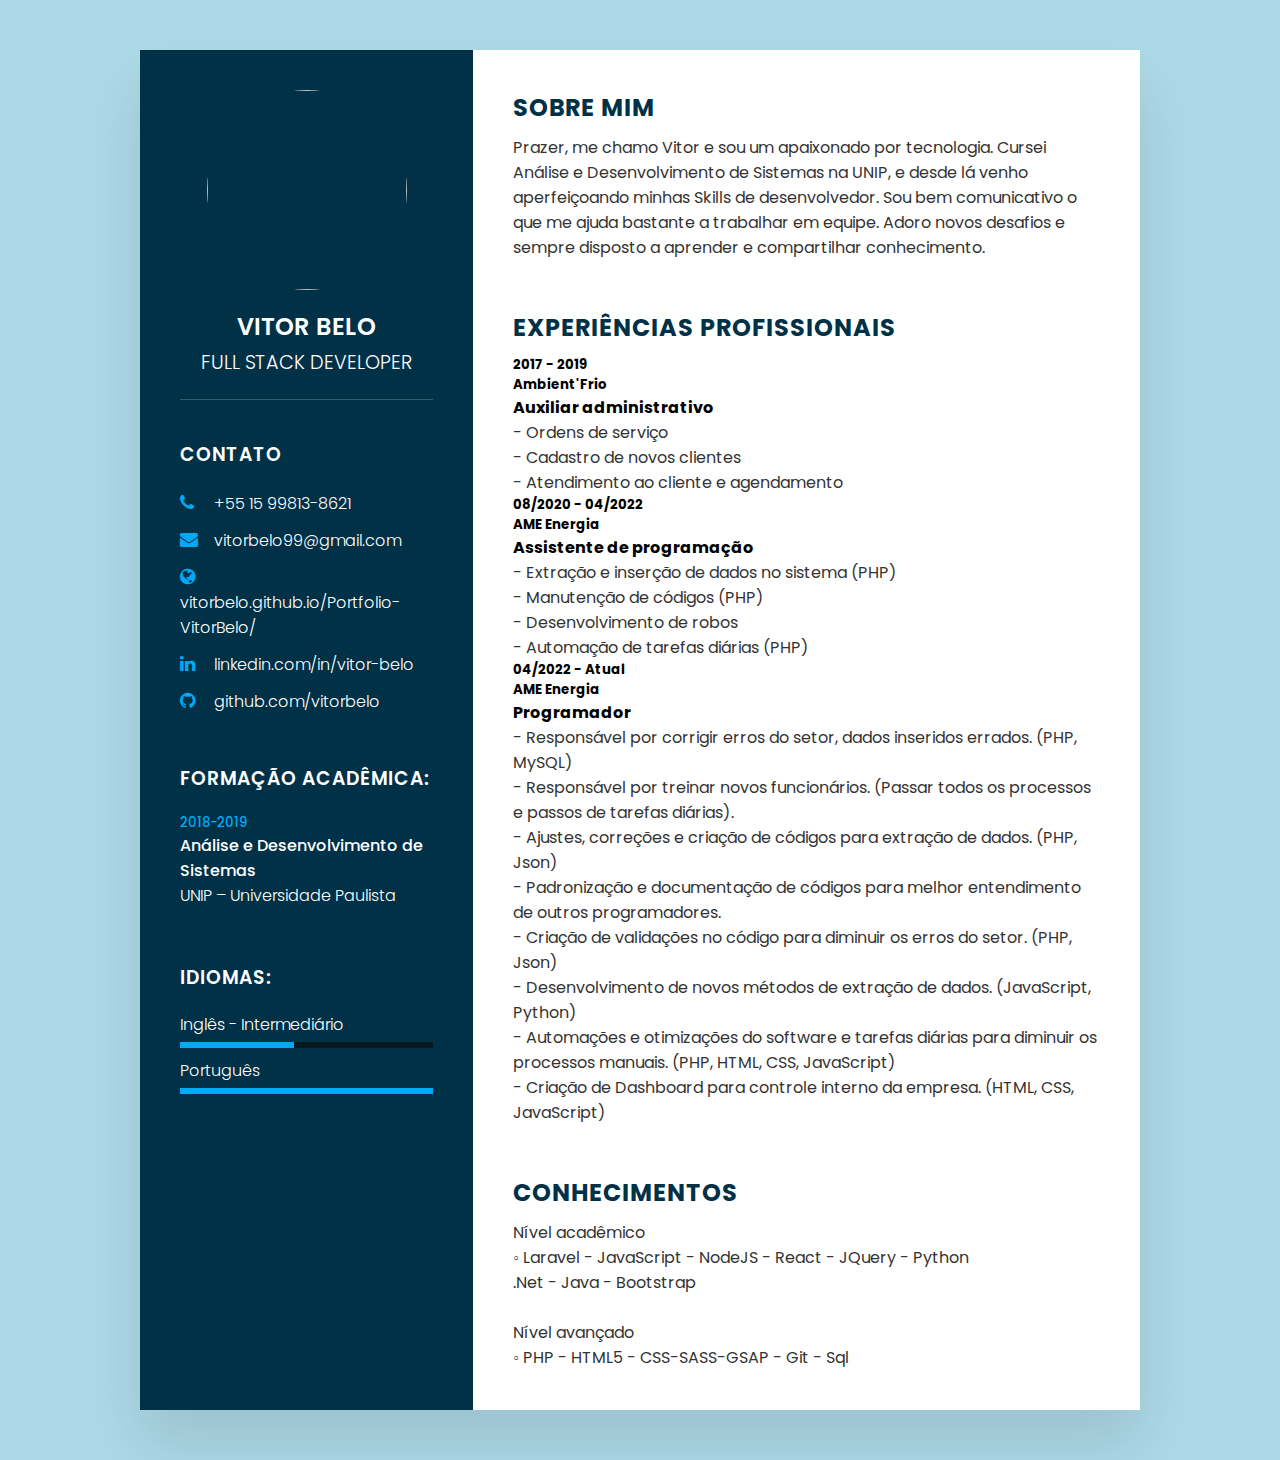
==== index.html @ a81f7689 "feat: novas skils" ====
<!doctype html>
<html>
    <head>
        <meta charset="utf-8">
        <meta name="viewport" content="width=device-width, initial-scale=1.0">
        <title>Currículo</title>
        <link rel="stylesheet" type="text/css" href="css/style.css">
        <link rel="preconnect" href="https://fonts.googleapis.com">
<link rel="preconnect" href="https://fonts.gstatic.com" crossorigin>
<link href="https://fonts.googleapis.com/css2?family=Poppins&display=swap" rel="stylesheet">
        <link rel="stylesheet" href="https://cdnjs.cloudflare.com/ajax/libs/font-awesome/4.7.0/css/font-awesome.css" integrity="sha512-5A8nwdMOWrSz20fDsjczgUidUBR8liPYU+WymTZP1lmY9G6Oc7HlZv156XqnsgNUzTyMefFTcsFH/tnJE/+xBg==" crossorigin="anonymous" referrerpolicy="no-referrer" />
    </head>

    <body>
        <div class="container">

            <!-- Lado Esquerdo do currículo. -->

            <div class="left-Side"> <!-- Abre div lado esquerdo. -->
                <div class="profileText">
                    <div class="imgBx">
                        <img src="images/eu.jpg" width="300" height="250" width="180">
                    </div>
                    <h2>Vitor Belo<br><span>FULL STACK DEVELOPER</span></h2>
                </div>

                <!-- Parte de contato. -->

                <div class="contactInfo">
                    <h3 class="title">Contato</h3>
                    <ul>
                        <li>
                            <span class="icon"><i class="fa fa-phone" aria-hidden="true"></i>
                            </span>
                            <span class="text">+55 15 99813-8621</span>
                        </li>
                        <li>
                            <span class="icon"><i class="fa fa-envelope" aria-hidden="true"></i>
                            </span>
                            <span class="text">vitorbelo99@gmail.com</span>
                        </li>
                        <li>
                            <span class="icon"><i class="fa fa-globe" aria-hidden="true"></i>
                            </span>
                            <span class="text">vitorbelo.github.io/Portfolio-VitorBelo/</span>
                        </li>
                        <li>
                            <span class="icon"><i class="fa fa-linkedin" aria-hidden="true"></i>
                            </span>
                            <span class="text">linkedin.com/in/vitor-belo</span>
                        </li>
                        <li>
                            <span class="icon"><i class="fa fa-github" aria-hidden="true"></i>
                            </span>
                            <span class="text">github.com/vitorbelo</span>
                        </li>
                    </ul>
                </div>

                <!-- Fim da parte de contato. -->

                <!-- Parte de educação. -->

                <div class="contactInfo education">
                    <h3 class="title">Formação acadêmica:</h3>
                    <ul>
                        <li>
                            <h5>2018-2019</h5>
                            <h4>Análise e Desenvolvimento de Sistemas</h4>
                            <h4>UNIP – Universidade Paulista </h4>
                        </li>
                    </ul>
                </div>

                <!-- Fim da parte de educação.  -->

                <!-- Parte de linguagem. -->

                <div class="contactInfo linguagem">
                    <h3 class="title">Idiomas:</h3>
                    <ul>
                        <li>
                            <span class="text">Inglês - Intermediário</span>
                            <span class="percent">
                                <div style="width: 45%;"></div>
                            </span>
                        </li>
                        <li>
                            <span class="text">Português</span>
                            <span class="percent">
                                <div style="width: 100%;"></div>
                            </span>
                        </li>
                    </ul>
                </div>
            </div> <!-- Fecha div lado esquerdo. -->

            <!-- Fim da parte de linguagem. -->

            <!-- Fim do lado esquerdo. -->

            <!-- Lado direito do currículo. -->

            <div class="right-Side"> <!-- Abre div lado direito. -->
                <div class="about">
                    <h2 class="title2">Sobre mim</h2>
                    <p>
                        Prazer, me chamo Vitor e sou um apaixonado por tecnologia. Cursei Análise e Desenvolvimento de Sistemas na UNIP, e desde lá venho aperfeiçoando minhas 
                        Skills de desenvolvedor. Sou bem comunicativo o que me ajuda bastante a trabalhar em equipe. Adoro novos desafios e sempre disposto a aprender e compartilhar conhecimento.
                    </p>
                </div>
                <div class="about">
                    <h2 class="title2">Experiências profissionais</h2>
                    <div class="box">
                        <div class="tempo">
                            <h5>2017 - 2019</h5>
                            <h5>Ambient'Frio</h5>
                        </div>
                        <div class="text">
                            <h4>Auxiliar administrativo</h4>
                            <p>- Ordens de serviço 
                            <br>- Cadastro de novos clientes
                            <br>- Atendimento ao cliente e agendamento</p>
                        </div>
                    </div>
                    <div class="box">
                        <div class="tempo">
                            <h5>08/2020 - 04/2022</h5>
                            <h5>AME Energia</h5>
                        </div>
                        <div class="text">
                            <h4>Assistente de programação</h4>
                            <p>- Extração e inserção de dados no sistema <span>(PHP)</span>
                            <br>- Manutenção de códigos <span>(PHP)</span>
                            <br>- Desenvolvimento de robos 
                            <br>- Automação de tarefas diárias <span>(PHP)</span></p>
                        </div>
                    </div>
                    <div class="box">
                        <div class="tempo">
                            <h5>04/2022 - Atual</h5>
                            <h5>AME Energia</h5>
                        </div>
                        <div class="text">
                            <h4>Programador</h4>
                            <p>- Responsável por corrigir erros do setor, dados inseridos errados. <span>(PHP, MySQL)</span>
                            <br>- Responsável por treinar novos funcionários. (Passar todos os processos e passos de tarefas diárias).
                            <br>- Ajustes, correções e criação de códigos para extração de dados. <span>(PHP, Json)</span>
                            <br>- Padronização e documentação de códigos para melhor entendimento de outros programadores. 
                            <br>- Criação de validações no código para diminuir os erros do setor. <span>(PHP, Json)</span>
                            <br>- Desenvolvimento de novos métodos de extração de dados. <span>(JavaScript, Python)</span>
                            <br>- Automações e otimizações do software e tarefas diárias para diminuir os processos manuais. <span>(PHP, HTML, CSS, JavaScript)</span>
                            <br>- Criação de Dashboard para controle interno da empresa. <span>(HTML, CSS, JavaScript)</span> </p>
                        </div>
                    </div>
                </div>

                <div class="about skills">
                    <h2 class="title2">Conhecimentos</h2>
                    <div class="box">
                        <p>
                            <span>Nível acadêmico</span>
                                <br>◦ Laravel - JavaScript - NodeJS - React - JQuery - Python
                                <br> .Net - Java - Bootstrap
                                <br><br>
                                <span>Nível avançado</span>  
                                <br>◦ PHP - HTML5 - CSS-SASS-GSAP - Git - Sql
                        </p>
                    </div>
                </div>
                
            </div> <!-- Fecha div lado direito. -->


    </body>
</html>
---- css/style.css ----
*{
    margin: 0;
    padding: 0;
    box-sizing: border-box;
    font-family: 'Poppins', sans-serif;}

body{
    background: lightblue;
    display: flex;
    justify-content: center;
    align-items: center;
    min-height: 100vh;
}

.container {
    position: relative;
    width: 100%;
    max-width: 1000px;
    min-height: 1000px;
    background: #fff;
    margin: 50px;
    display: grid;
    grid-template-columns: 1fr 2fr;
    box-shadow: 0 35px 55px rgba(0, 0, 0, 0.1);
}

/* Começo do style da parte esquerda. */

.container .left-Side{
    position: relative;
    background: #003147;
    padding: 40px;
}

.profileText{
    position: relative;
    display: flex;
    flex-direction: column;
    align-items: center;
    padding-bottom: 20px;
    border-bottom: 1px solid rgba(255, 255, 255, 0.2);
}

.profileText .imgBx{
    position: relative;
    width: 200px;
    height: 200px;
    border-radius:50%;
    overflow: hidden;
}

.profileText .imgBx img{
    position: absolute;
    top: 0;
    left: 0;
    width: 100%;
    height: 100%;
    object-fit: cover;
}

.profileText h2{
    color: #fff;font-size: 1.5em;
    margin-top:20px;
    text-transform: uppercase;
    text-align: center;
    font-weight: 600;
    line-height: 1.4em;
}

.profileText h2 span{
    font-size: 0.8em;
    font-weight: 300;
}

.contactInfo {
    padding-top: 40px;
}

.title{
    color: #fff;
    text-transform: uppercase;
    font-weight: 600;
    letter-spacing: 1px;
    margin-bottom: 20px;
}

.contactInfo ul{
   position: relative; 
}

.contactInfo ul li{ 
    position: relative;
    list-style: none;
    margin: 10px 0;
    cursor: pointer;
}

.contactInfo ul li .icon{ 
    display: inline-block;
    width: 30px;
    font-size: 18px;
    color: #03a9f4;
}

.contactInfo ul li span{ 
    color: #fff;
    font-weight: 300;
}

.contactInfo.education li{
    margin-bottom:15px;
}

.contactInfo.education h5{
    color: #03a9f4;
    font-weight: 500;
}

.contactInfo.education h4:nth-child(2){
    color: #fff;
    font-weight: 500;
}

.contactInfo.education h4{
    color: #fff;
    font-weight: 300;
}

.contactInfo.linguagem .percent{
    position: relative;
    width: 100%;
    height: 6px;
    background: #081921;
    display: block;
    margin-top: 5px;
}

.contactInfo.linguagem .percent div{
    position: absolute;
    top: 0;
    left: 0;
    height: 100%;
    background: #03a9f4;
}

/* Fim do style da parte esquerda. */

/* Começo do style da parte direita. */

.container .right-Side{
    position: relative;
    background: #fff;
    padding: 40px;
}

.about{
    margin-bottom: 50px;
}

.about:last-child{
    margin-bottom: 0;
}

.title2{
    color: #003147;
    text-transform: uppercase;
    letter-spacing: 1px;
    margin-bottom: 10px;
}

p{
    color: #333;
}









/* Fim do style da parte direita. */
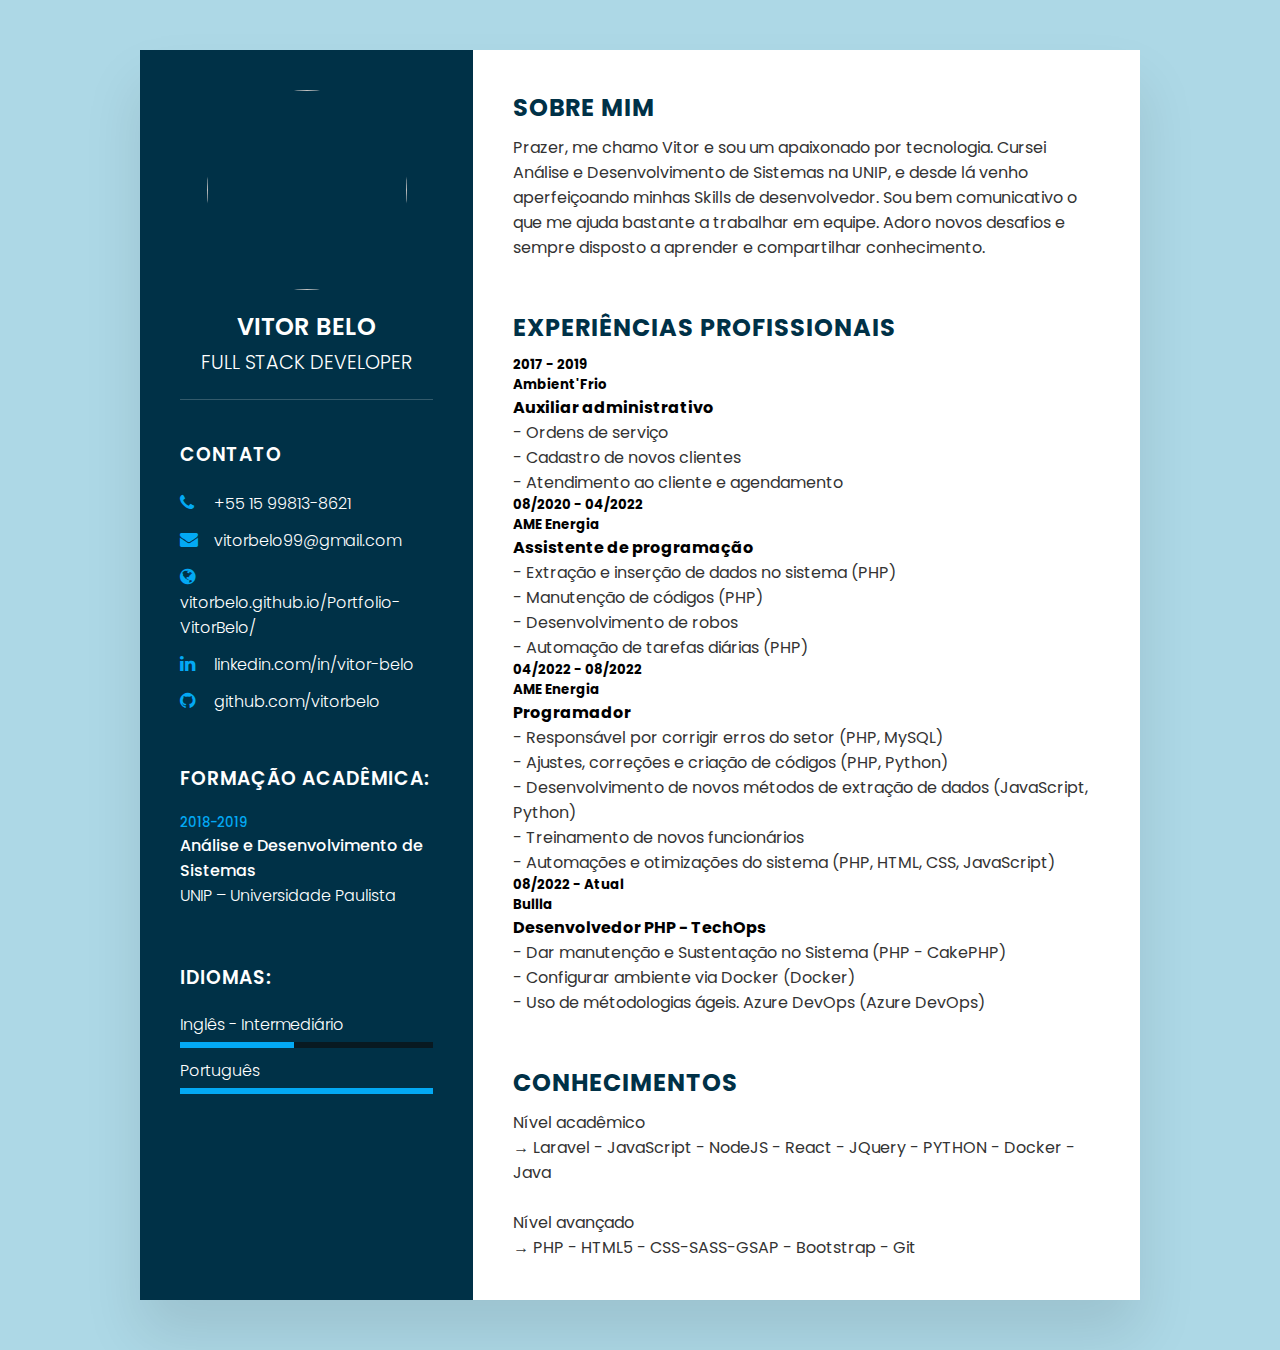
==== commit 86e0f186: "atualizando com novo trabalho" ====
--- a/index.html
+++ b/index.html
@@ -138,33 +138,40 @@
                     </div>
                     <div class="box">
                         <div class="tempo">
-                            <h5>04/2022 - Atual</h5>
+                            <h5>04/2022 - 08/2022</h5>
                             <h5>AME Energia</h5>
                         </div>
                         <div class="text">
                             <h4>Programador</h4>
-                            <p>- Responsável por corrigir erros do setor, dados inseridos errados. <span>(PHP, MySQL)</span>
-                            <br>- Responsável por treinar novos funcionários. (Passar todos os processos e passos de tarefas diárias).
-                            <br>- Ajustes, correções e criação de códigos para extração de dados. <span>(PHP, Json)</span>
-                            <br>- Padronização e documentação de códigos para melhor entendimento de outros programadores. 
-                            <br>- Criação de validações no código para diminuir os erros do setor. <span>(PHP, Json)</span>
-                            <br>- Desenvolvimento de novos métodos de extração de dados. <span>(JavaScript, Python)</span>
-                            <br>- Automações e otimizações do software e tarefas diárias para diminuir os processos manuais. <span>(PHP, HTML, CSS, JavaScript)</span>
-                            <br>- Criação de Dashboard para controle interno da empresa. <span>(HTML, CSS, JavaScript)</span> </p>
+                            <p>- Responsável por corrigir erros do setor <span>(PHP, MySQL)</span>
+                            <br>- Ajustes, correções e criação de códigos <span>(PHP, Python)</span>
+                            <br>- Desenvolvimento de novos métodos de extração de dados <span>(JavaScript, Python)</span>
+                            <br>- Treinamento de novos funcionários
+                            <br>- Automações e otimizações do sistema <span>(PHP, HTML, CSS, JavaScript)</span></p>
+                        </div>
+                    </div>
+                    <div class="box">
+                        <div class="tempo">
+                            <h5>08/2022 - Atual</h5>
+                            <h5>Bullla</h5>
+                        </div>
+                        <div class="text">
+                            <h4>Desenvolvedor PHP - TechOps</h4>
+                            <p>- Dar manutenção e Sustentação no Sistema <span>(PHP - CakePHP)</span>
+                            <br>- Configurar ambiente via Docker <span>(Docker)</span>
+                            <br>- Uso de métodologias ágeis. Azure DevOps <span>(Azure DevOps)</span>
                         </div>
                     </div>
                 </div>
-
                 <div class="about skills">
                     <h2 class="title2">Conhecimentos</h2>
                     <div class="box">
                         <p>
                             <span>Nível acadêmico</span>
-                                <br>◦ Laravel - JavaScript - NodeJS - React - JQuery - Python
-                                <br> .Net - Java - Bootstrap
+                                <br>→ Laravel - JavaScript - NodeJS - React - JQuery - PYTHON - Docker - Java
                                 <br><br>
                                 <span>Nível avançado</span>  
-                                <br>◦ PHP - HTML5 - CSS-SASS-GSAP - Git - Sql
+                                <br>→ PHP - HTML5 - CSS-SASS-GSAP - Bootstrap - Git
                         </p>
                     </div>
                 </div>
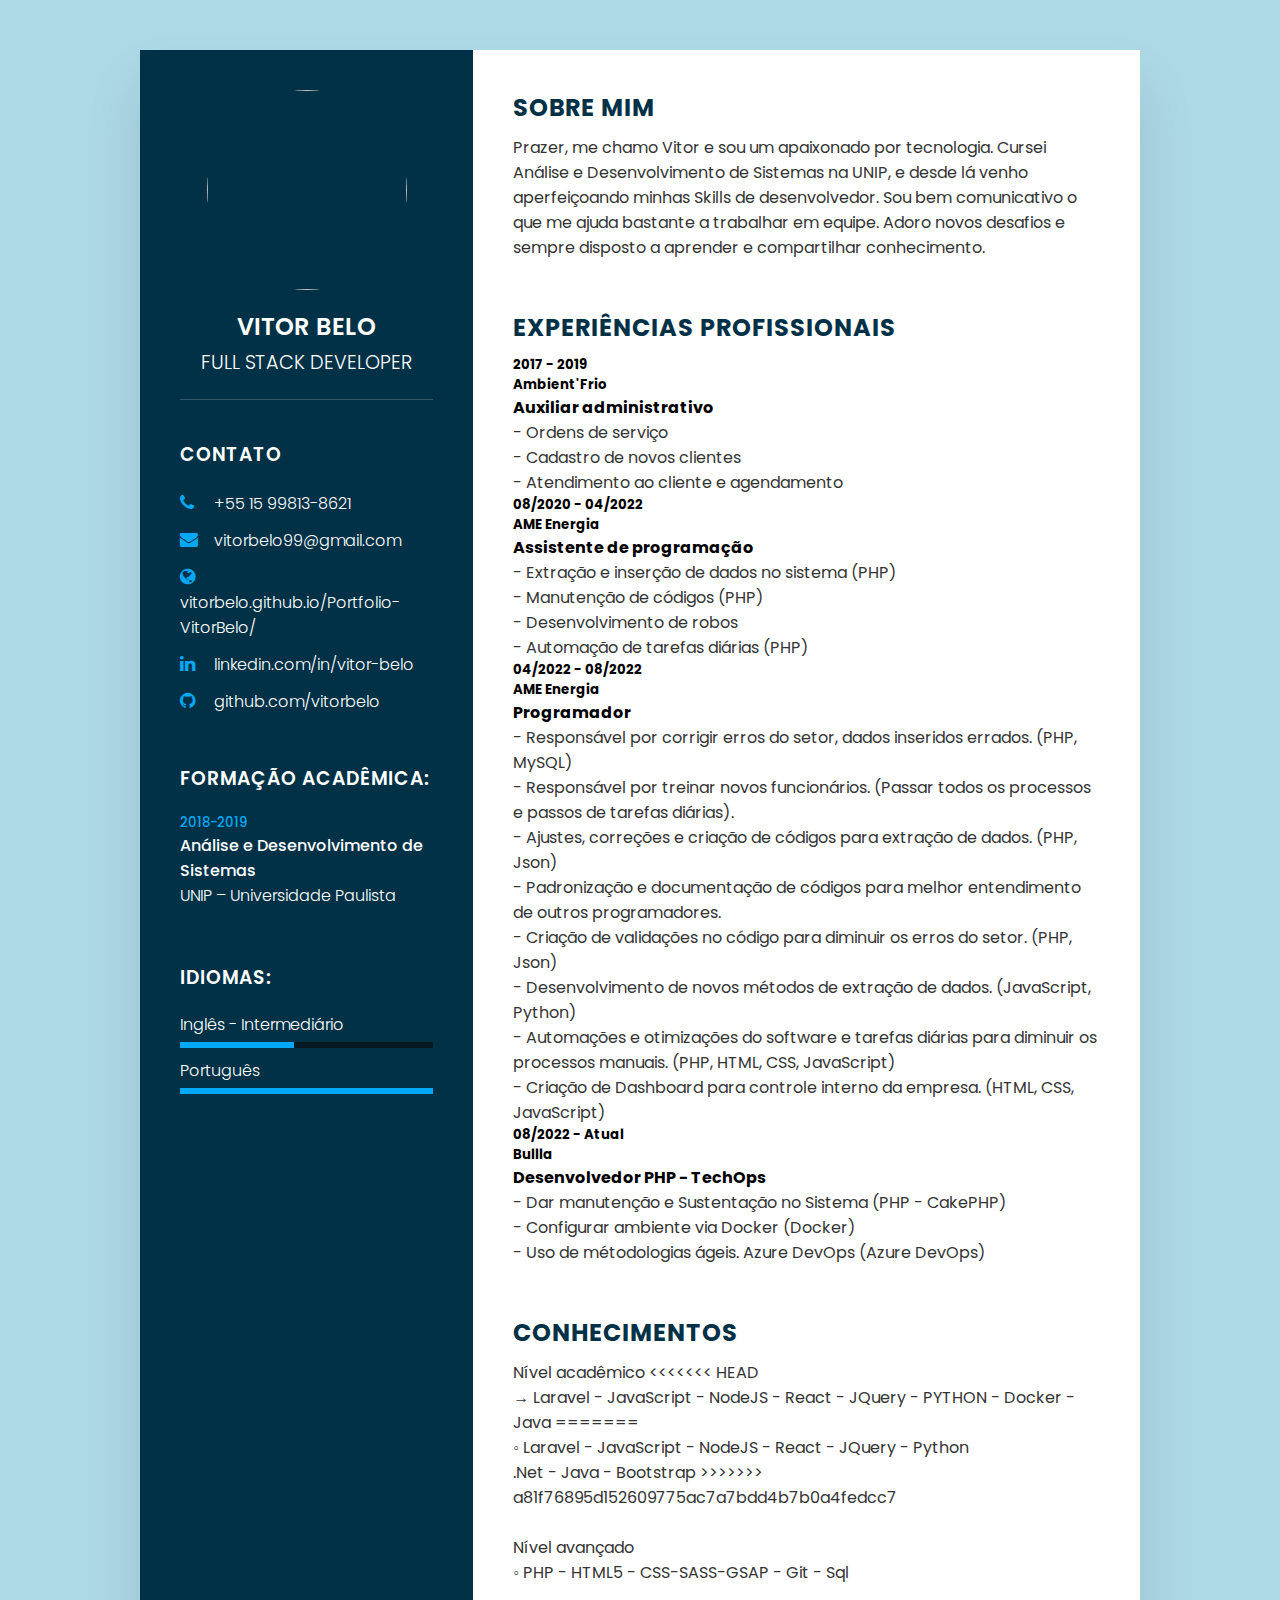
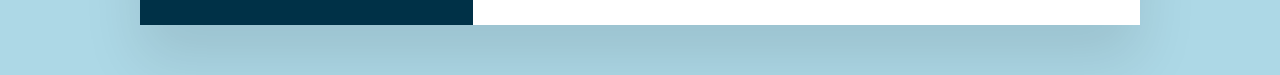
==== commit d60e2ff8: "Merge branch 'main' of https://github.com/vitorbelo/Curriculo" ====
--- a/index.html
+++ b/index.html
@@ -143,11 +143,14 @@
                         </div>
                         <div class="text">
                             <h4>Programador</h4>
-                            <p>- Responsável por corrigir erros do setor <span>(PHP, MySQL)</span>
-                            <br>- Ajustes, correções e criação de códigos <span>(PHP, Python)</span>
-                            <br>- Desenvolvimento de novos métodos de extração de dados <span>(JavaScript, Python)</span>
-                            <br>- Treinamento de novos funcionários
-                            <br>- Automações e otimizações do sistema <span>(PHP, HTML, CSS, JavaScript)</span></p>
+                            <p>- Responsável por corrigir erros do setor, dados inseridos errados. <span>(PHP, MySQL)</span>
+                            <br>- Responsável por treinar novos funcionários. (Passar todos os processos e passos de tarefas diárias).
+                            <br>- Ajustes, correções e criação de códigos para extração de dados. <span>(PHP, Json)</span>
+                            <br>- Padronização e documentação de códigos para melhor entendimento de outros programadores. 
+                            <br>- Criação de validações no código para diminuir os erros do setor. <span>(PHP, Json)</span>
+                            <br>- Desenvolvimento de novos métodos de extração de dados. <span>(JavaScript, Python)</span>
+                            <br>- Automações e otimizações do software e tarefas diárias para diminuir os processos manuais. <span>(PHP, HTML, CSS, JavaScript)</span>
+                            <br>- Criação de Dashboard para controle interno da empresa. <span>(HTML, CSS, JavaScript)</span> </p>
                         </div>
                     </div>
                     <div class="box">
@@ -168,10 +171,15 @@
                     <div class="box">
                         <p>
                             <span>Nível acadêmico</span>
+<<<<<<< HEAD
                                 <br>→ Laravel - JavaScript - NodeJS - React - JQuery - PYTHON - Docker - Java
+=======
+                                <br>◦ Laravel - JavaScript - NodeJS - React - JQuery - Python
+                                <br> .Net - Java - Bootstrap
+>>>>>>> a81f76895d152609775ac7a7bdd4b7b0a4fedcc7
                                 <br><br>
                                 <span>Nível avançado</span>  
-                                <br>→ PHP - HTML5 - CSS-SASS-GSAP - Bootstrap - Git
+                                <br>◦ PHP - HTML5 - CSS-SASS-GSAP - Git - Sql
                         </p>
                     </div>
                 </div>
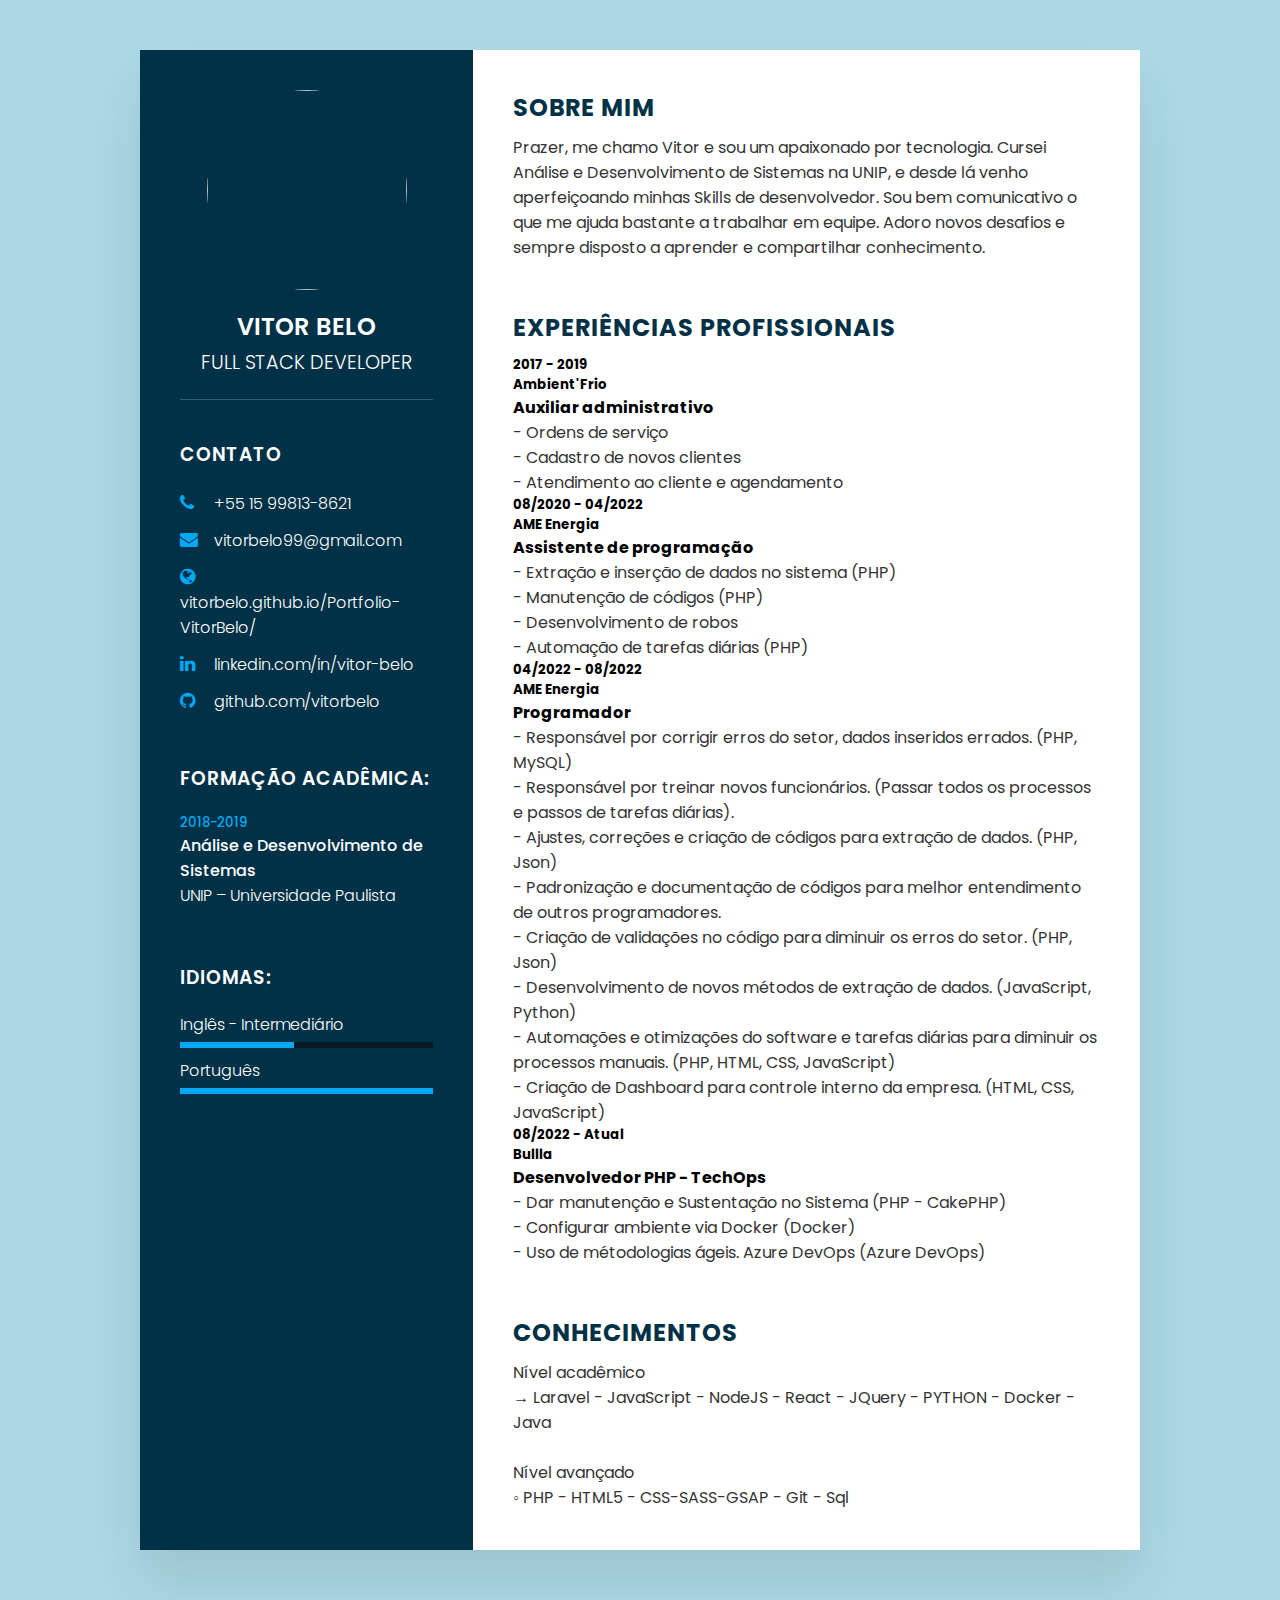
==== commit a181b308: "atual" ====
--- a/index.html
+++ b/index.html
@@ -171,12 +171,7 @@
                     <div class="box">
                         <p>
                             <span>Nível acadêmico</span>
-<<<<<<< HEAD
                                 <br>→ Laravel - JavaScript - NodeJS - React - JQuery - PYTHON - Docker - Java
-=======
-                                <br>◦ Laravel - JavaScript - NodeJS - React - JQuery - Python
-                                <br> .Net - Java - Bootstrap
->>>>>>> a81f76895d152609775ac7a7bdd4b7b0a4fedcc7
                                 <br><br>
                                 <span>Nível avançado</span>  
                                 <br>◦ PHP - HTML5 - CSS-SASS-GSAP - Git - Sql
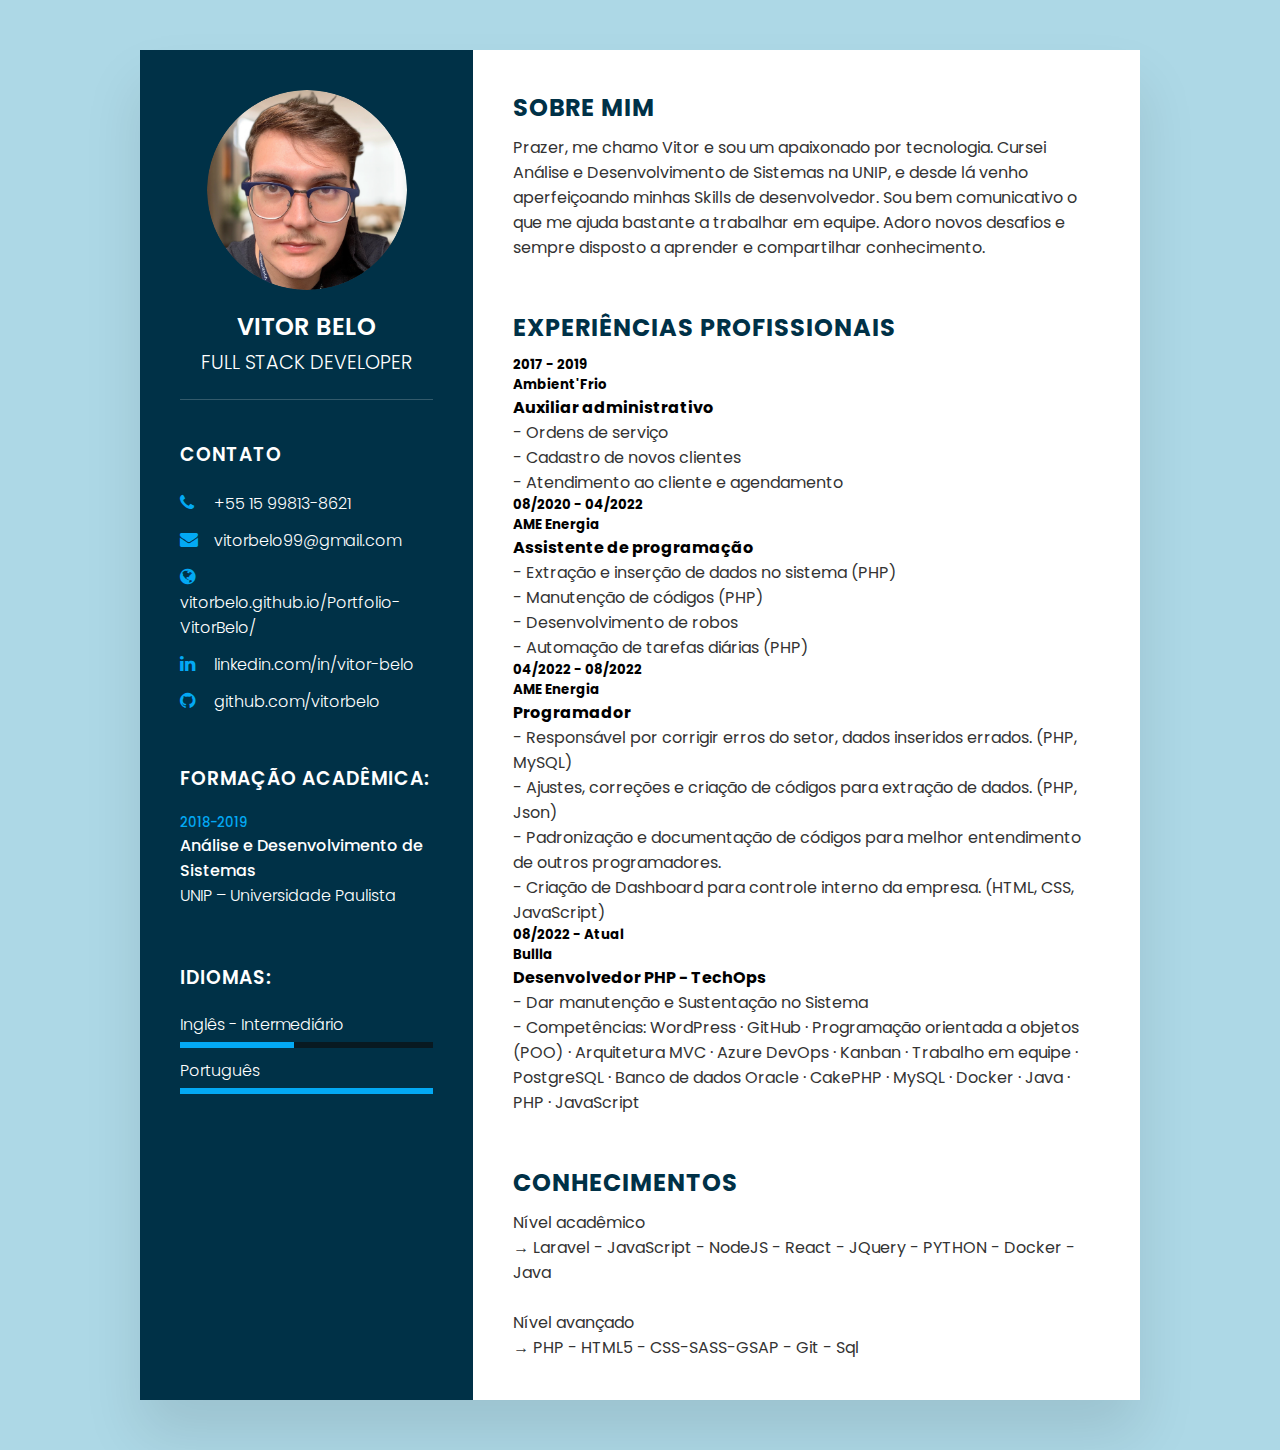
==== commit 78ebc264: "feat: novo emprego" ====
--- a/index.html
+++ b/index.html
@@ -42,7 +42,7 @@
                         <li>
                             <span class="icon"><i class="fa fa-globe" aria-hidden="true"></i>
                             </span>
-                            <span class="text">vitorbelo.github.io/Portfolio-VitorBelo/</span>
+                            <span class="text" font-size="60">vitorbelo.github.io/Portfolio-VitorBelo/</span>
                         </li>
                         <li>
                             <span class="icon"><i class="fa fa-linkedin" aria-hidden="true"></i>
@@ -144,12 +144,12 @@
                         <div class="text">
                             <h4>Programador</h4>
                             <p>- Responsável por corrigir erros do setor, dados inseridos errados. <span>(PHP, MySQL)</span>
-                            <br>- Responsável por treinar novos funcionários. (Passar todos os processos e passos de tarefas diárias).
+                            <!-- <br>- Responsável por treinar novos funcionários. (Passar todos os processos e passos de tarefas diárias). -->
                             <br>- Ajustes, correções e criação de códigos para extração de dados. <span>(PHP, Json)</span>
                             <br>- Padronização e documentação de códigos para melhor entendimento de outros programadores. 
-                            <br>- Criação de validações no código para diminuir os erros do setor. <span>(PHP, Json)</span>
-                            <br>- Desenvolvimento de novos métodos de extração de dados. <span>(JavaScript, Python)</span>
-                            <br>- Automações e otimizações do software e tarefas diárias para diminuir os processos manuais. <span>(PHP, HTML, CSS, JavaScript)</span>
+                            <!-- <br>- Criação de validações no código para diminuir os erros do setor. <span>(PHP, Json)</span> -->
+                            <!-- <br>- Desenvolvimento de novos métodos de extração de dados. <span>(JavaScript, Python)</span> -->
+                            <!-- <br>- Automações e otimizações do software e tarefas diárias para diminuir os processos manuais. <span>(PHP, HTML, CSS, JavaScript)</span> -->
                             <br>- Criação de Dashboard para controle interno da empresa. <span>(HTML, CSS, JavaScript)</span> </p>
                         </div>
                     </div>
@@ -160,9 +160,8 @@
                         </div>
                         <div class="text">
                             <h4>Desenvolvedor PHP - TechOps</h4>
-                            <p>- Dar manutenção e Sustentação no Sistema <span>(PHP - CakePHP)</span>
-                            <br>- Configurar ambiente via Docker <span>(Docker)</span>
-                            <br>- Uso de métodologias ágeis. Azure DevOps <span>(Azure DevOps)</span>
+                            <p>- Dar manutenção e Sustentação no Sistema
+                            <br>-  <span>Competências:</span> WordPress · GitHub · Programação orientada a objetos (POO) · Arquitetura MVC · Azure DevOps · Kanban · Trabalho em equipe · PostgreSQL · Banco de dados Oracle · CakePHP · MySQL · Docker · Java · PHP · JavaScript
                         </div>
                     </div>
                 </div>
@@ -174,7 +173,7 @@
                                 <br>→ Laravel - JavaScript - NodeJS - React - JQuery - PYTHON - Docker - Java
                                 <br><br>
                                 <span>Nível avançado</span>  
-                                <br>◦ PHP - HTML5 - CSS-SASS-GSAP - Git - Sql
+                                <br>→ PHP - HTML5 - CSS-SASS-GSAP - Git - Sql
                         </p>
                     </div>
                 </div>
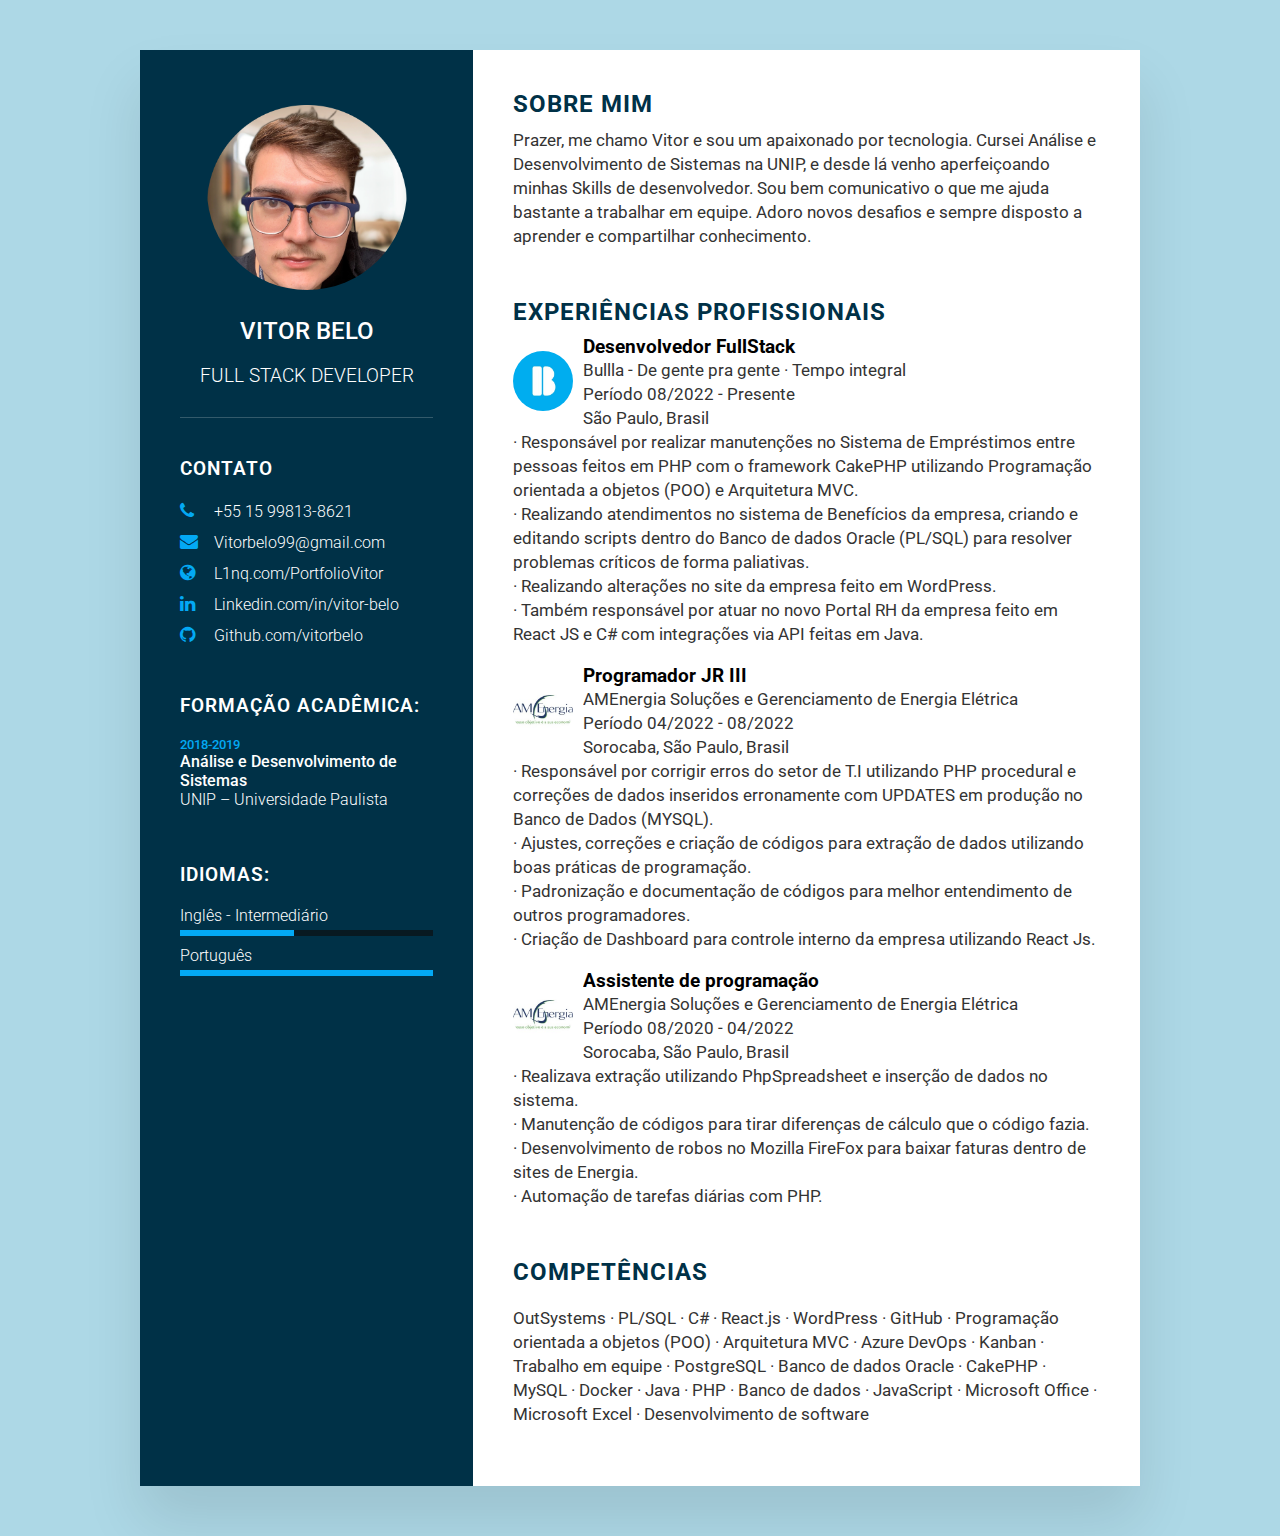
==== commit 4703f361: "fix: linhas" ====
--- a/index.html
+++ b/index.html
@@ -5,10 +5,14 @@
         <meta name="viewport" content="width=device-width, initial-scale=1.0">
         <title>Currículo</title>
         <link rel="stylesheet" type="text/css" href="css/style.css">
+        <link rel="icon" type="image/jpg" href="images/ico-vitor-port.ico" />
         <link rel="preconnect" href="https://fonts.googleapis.com">
-<link rel="preconnect" href="https://fonts.gstatic.com" crossorigin>
-<link href="https://fonts.googleapis.com/css2?family=Poppins&display=swap" rel="stylesheet">
+        <link rel="preconnect" href="https://fonts.gstatic.com" crossorigin>
+        <link href="https://fonts.googleapis.com/css2?family=Poppins&display=swap" rel="stylesheet">
         <link rel="stylesheet" href="https://cdnjs.cloudflare.com/ajax/libs/font-awesome/4.7.0/css/font-awesome.css" integrity="sha512-5A8nwdMOWrSz20fDsjczgUidUBR8liPYU+WymTZP1lmY9G6Oc7HlZv156XqnsgNUzTyMefFTcsFH/tnJE/+xBg==" crossorigin="anonymous" referrerpolicy="no-referrer" />
+        <link rel="preconnect" href="https://fonts.googleapis.com">
+        <link rel="preconnect" href="https://fonts.gstatic.com" crossorigin>
+        <link href="https://fonts.googleapis.com/css2?family=Roboto:wght@300;400&display=swap" rel="stylesheet">
     </head>
 
     <body>
@@ -37,25 +41,28 @@
                         <li>
                             <span class="icon"><i class="fa fa-envelope" aria-hidden="true"></i>
                             </span>
-                            <span class="text">vitorbelo99@gmail.com</span>
+                            <span class="text">Vitorbelo99@gmail.com</span>
                         </li>
                         <li>
                             <span class="icon"><i class="fa fa-globe" aria-hidden="true"></i>
                             </span>
-                            <span class="text" font-size="60">vitorbelo.github.io/Portfolio-VitorBelo/</span>
+                            <span class="text">L1nq.com/PortfolioVitor</span>
                         </li>
                         <li>
                             <span class="icon"><i class="fa fa-linkedin" aria-hidden="true"></i>
                             </span>
-                            <span class="text">linkedin.com/in/vitor-belo</span>
+                            <span class="text">Linkedin.com/in/vitor-belo</span>
                         </li>
                         <li>
                             <span class="icon"><i class="fa fa-github" aria-hidden="true"></i>
                             </span>
-                            <span class="text">github.com/vitorbelo</span>
+                            <span class="text">Github.com/vitorbelo</span>
                         </li>
                     </ul>
                 </div>
+
+                <!-- Minify-ContactInfo -->
+                <!-- <div class="contactInfo"><h3 class="title">Contato</h3><ul><li><span class="icon"><i class="fa fa-phone" aria-hidden="true"></i></span><span class="text">+55 15 99813-8621</span></li><li><span class="icon"><i class="fa fa-envelope" aria-hidden="true"></i></span><span class="text">Vitorbelo99@gmail.com</span></li><li><span class="icon"><i class="fa fa-globe" aria-hidden="true"></i></span><span class="text">L1nq.com/PortfolioVitor</span></li><li><span class="icon"><i class="fa fa-linkedin" aria-hidden="true"></i></span><span class="text">Linkedin.com/in/vitor-belo</span></li><li><span class="icon"><i class="fa fa-github" aria-hidden="true"></i></span><span class="text">Github.com/vitorbelo</span></li></ul></div> -->
 
                 <!-- Fim da parte de contato. -->
 
@@ -110,70 +117,60 @@
                     </p>
                 </div>
                 <div class="about">
-                    <h2 class="title2">Experiências profissionais</h2>
-                    <div class="box">
-                        <div class="tempo">
-                            <h5>2017 - 2019</h5>
-                            <h5>Ambient'Frio</h5>
-                        </div>
+                    <div class="exp-prof">
+                        <h2 class="title2">Experiências profissionais</h2>
+                        <img src="./images/bullla.jpeg" alt="Imagem">
                         <div class="text">
-                            <h4>Auxiliar administrativo</h4>
-                            <p>- Ordens de serviço 
-                            <br>- Cadastro de novos clientes
-                            <br>- Atendimento ao cliente e agendamento</p>
+                          <h3>Desenvolvedor FullStack</h3>
+                          <p>Bullla - De gente pra gente · Tempo integral</p>
+                          <p>Período 08/2022 - Presente</p>
+                          <p>São Paulo, Brasil</p>
                         </div>
                     </div>
-                    <div class="box">
-                        <div class="tempo">
-                            <h5>08/2020 - 04/2022</h5>
-                            <h5>AME Energia</h5>
+                        <div class="text">
+                            <p>· Responsável por realizar manutenções no Sistema de Empréstimos entre pessoas feitos em PHP com o framework CakePHP utilizando Programação orientada a objetos (POO) e Arquitetura MVC.
+                            <br>· Realizando atendimentos no sistema de Benefícios da empresa, criando e editando scripts dentro do Banco de dados Oracle (PL/SQL) para resolver problemas críticos de forma paliativas.
+                            <br>· Realizando alterações no site da empresa feito em WordPress. 
+                            <br>· Também responsável por atuar no novo Portal RH da empresa feito em React JS e C# com integrações via API feitas em Java. </p>
                         </div>
+                    <div class="exp-prof">
+                        <br>
+                        <img src="./images/ame.jpeg" alt="Imagem">
                         <div class="text">
-                            <h4>Assistente de programação</h4>
-                            <p>- Extração e inserção de dados no sistema <span>(PHP)</span>
-                            <br>- Manutenção de códigos <span>(PHP)</span>
-                            <br>- Desenvolvimento de robos 
-                            <br>- Automação de tarefas diárias <span>(PHP)</span></p>
+                            <h3>Programador JR III</h3>
+                            <p>AMEnergia Soluções e Gerenciamento de Energia Elétrica</p>
+                            <p>Período 04/2022 - 08/2022</p>
+                            <p>Sorocaba, São Paulo, Brasil</p>
                         </div>
                     </div>
-                    <div class="box">
-                        <div class="tempo">
-                            <h5>04/2022 - 08/2022</h5>
-                            <h5>AME Energia</h5>
+                        <div class="text">
+                            <p>· Responsável por corrigir erros do setor de T.I utilizando PHP procedural e correções de dados inseridos erronamente com UPDATES em produção no Banco de Dados (MYSQL).
+                            <br>· Ajustes, correções e criação de códigos para extração de dados utilizando boas práticas de programação. 
+                            <br>· Padronização e documentação de códigos para melhor entendimento de outros programadores. 
+                            <br>· Criação de Dashboard para controle interno da empresa utilizando React Js.  </p>
                         </div>
+                    <div class="exp-prof">
+                        <br>
+                        <img src="./images/ame.jpeg" alt="Imagem">
                         <div class="text">
-                            <h4>Programador</h4>
-                            <p>- Responsável por corrigir erros do setor, dados inseridos errados. <span>(PHP, MySQL)</span>
-                            <!-- <br>- Responsável por treinar novos funcionários. (Passar todos os processos e passos de tarefas diárias). -->
-                            <br>- Ajustes, correções e criação de códigos para extração de dados. <span>(PHP, Json)</span>
-                            <br>- Padronização e documentação de códigos para melhor entendimento de outros programadores. 
-                            <!-- <br>- Criação de validações no código para diminuir os erros do setor. <span>(PHP, Json)</span> -->
-                            <!-- <br>- Desenvolvimento de novos métodos de extração de dados. <span>(JavaScript, Python)</span> -->
-                            <!-- <br>- Automações e otimizações do software e tarefas diárias para diminuir os processos manuais. <span>(PHP, HTML, CSS, JavaScript)</span> -->
-                            <br>- Criação de Dashboard para controle interno da empresa. <span>(HTML, CSS, JavaScript)</span> </p>
+                            <h3>Assistente de programação</h3>
+                            <p>AMEnergia Soluções e Gerenciamento de Energia Elétrica</p>
+                            <p>Período 08/2020 - 04/2022</p>
+                            <p>Sorocaba, São Paulo, Brasil</p>
                         </div>
                     </div>
-                    <div class="box">
-                        <div class="tempo">
-                            <h5>08/2022 - Atual</h5>
-                            <h5>Bullla</h5>
+                        <div class="text">
+                            <p>· Realizava extração utilizando PhpSpreadsheet e inserção de dados no sistema. 
+                            <br>· Manutenção de códigos para tirar diferenças de cálculo que o código fazia. 
+                            <br>· Desenvolvimento de robos no Mozilla FireFox para baixar faturas dentro de sites de Energia. 
+                            <br>· Automação de tarefas diárias com PHP.  </p>
                         </div>
-                        <div class="text">
-                            <h4>Desenvolvedor PHP - TechOps</h4>
-                            <p>- Dar manutenção e Sustentação no Sistema
-                            <br>-  <span>Competências:</span> WordPress · GitHub · Programação orientada a objetos (POO) · Arquitetura MVC · Azure DevOps · Kanban · Trabalho em equipe · PostgreSQL · Banco de dados Oracle · CakePHP · MySQL · Docker · Java · PHP · JavaScript
-                        </div>
-                    </div>
                 </div>
                 <div class="about skills">
-                    <h2 class="title2">Conhecimentos</h2>
+                    <h2 class="title2">Competências</h2>
                     <div class="box">
                         <p>
-                            <span>Nível acadêmico</span>
-                                <br>→ Laravel - JavaScript - NodeJS - React - JQuery - PYTHON - Docker - Java
-                                <br><br>
-                                <span>Nível avançado</span>  
-                                <br>→ PHP - HTML5 - CSS-SASS-GSAP - Git - Sql
+                            OutSystems · PL/SQL · C# · React.js · WordPress · GitHub · Programação orientada a objetos (POO) · Arquitetura MVC · Azure DevOps · Kanban · Trabalho em equipe · PostgreSQL · Banco de dados Oracle · CakePHP · MySQL · Docker · Java · PHP · Banco de dados · JavaScript · Microsoft Office · Microsoft Excel · Desenvolvimento de software
                         </p>
                     </div>
                 </div>
--- a/css/style.css
+++ b/css/style.css
@@ -3,7 +3,7 @@
     margin: 0;
     padding: 0;
     box-sizing: border-box;
-    font-family: 'Poppins', sans-serif;}
+    font-family: 'Roboto', sans-serif;}
 
 body{
     background: lightblue;
@@ -64,8 +64,8 @@
     margin-top:20px;
     text-transform: uppercase;
     text-align: center;
-    font-weight: 600;
-    line-height: 1.4em;
+    font-weight: 500;
+    line-height: 1.8em;
 }
 
 .profileText h2 span{
@@ -171,14 +171,84 @@
 
 p{
     color: #333;
-}
-
-
-
-
-
-
-
+    font-size: 17px;
+    line-height: 1.5rem;
+}
+.exp-prof {
+    width: 100%;
+    overflow: hidden;
+    /* Limpa o float */
+}
+
+img {
+    float: left;
+    /* Posiciona a imagem à esquerda */
+    margin-right: 10px;
+    /* Adapte a margem conforme necessário */
+    margin-top: 15px;
+    width: 60px;
+    border-radius: 50px;
+}
+
+.text {
+    overflow: hidden;
+    /* Limpa o float */
+}
+
+h3,
+p {
+    margin: 0;
+    /* Remove as margens padrão */
+}
+.text p span{
+    text-transform: uppercase;
+    /* color: #03a9f4; */
+    font-weight: 500;
+    font-size: 13px;
+}
+  
+.about .box{
+    display: flex;
+    flex-direction: row;
+    margin: 20px 0;
+}
+
+.about .box .tempo{
+    min-width: 150px;
+}
+
+.about .box .tempo h5{
+    text-transform: uppercase;
+    color: #848c90;
+    font-weight: 600;
+}
+
+.about .box .text h4{
+    text-transform: uppercase;
+    color: #003147;
+    font-size: 16px;
+}
+
+.about .box .text span{
+    text-transform: uppercase;
+    color: #03a9f4;
+    /* font-size: 16px; */
+}
+
+.skills .box{
+    position: relative;
+    width: 100%;
+    /* display: grid; */
+    /* grid-template-columns: 150px 1fr; */
+    /* justify-content:center; */
+    /* align-items:center; */
+}
+
+.skills .box p span{
+    text-transform: uppercase;
+    color: #03a9f4;
+    font-weight: 500;
+}
 
 
 /* Fim do style da parte direita. */
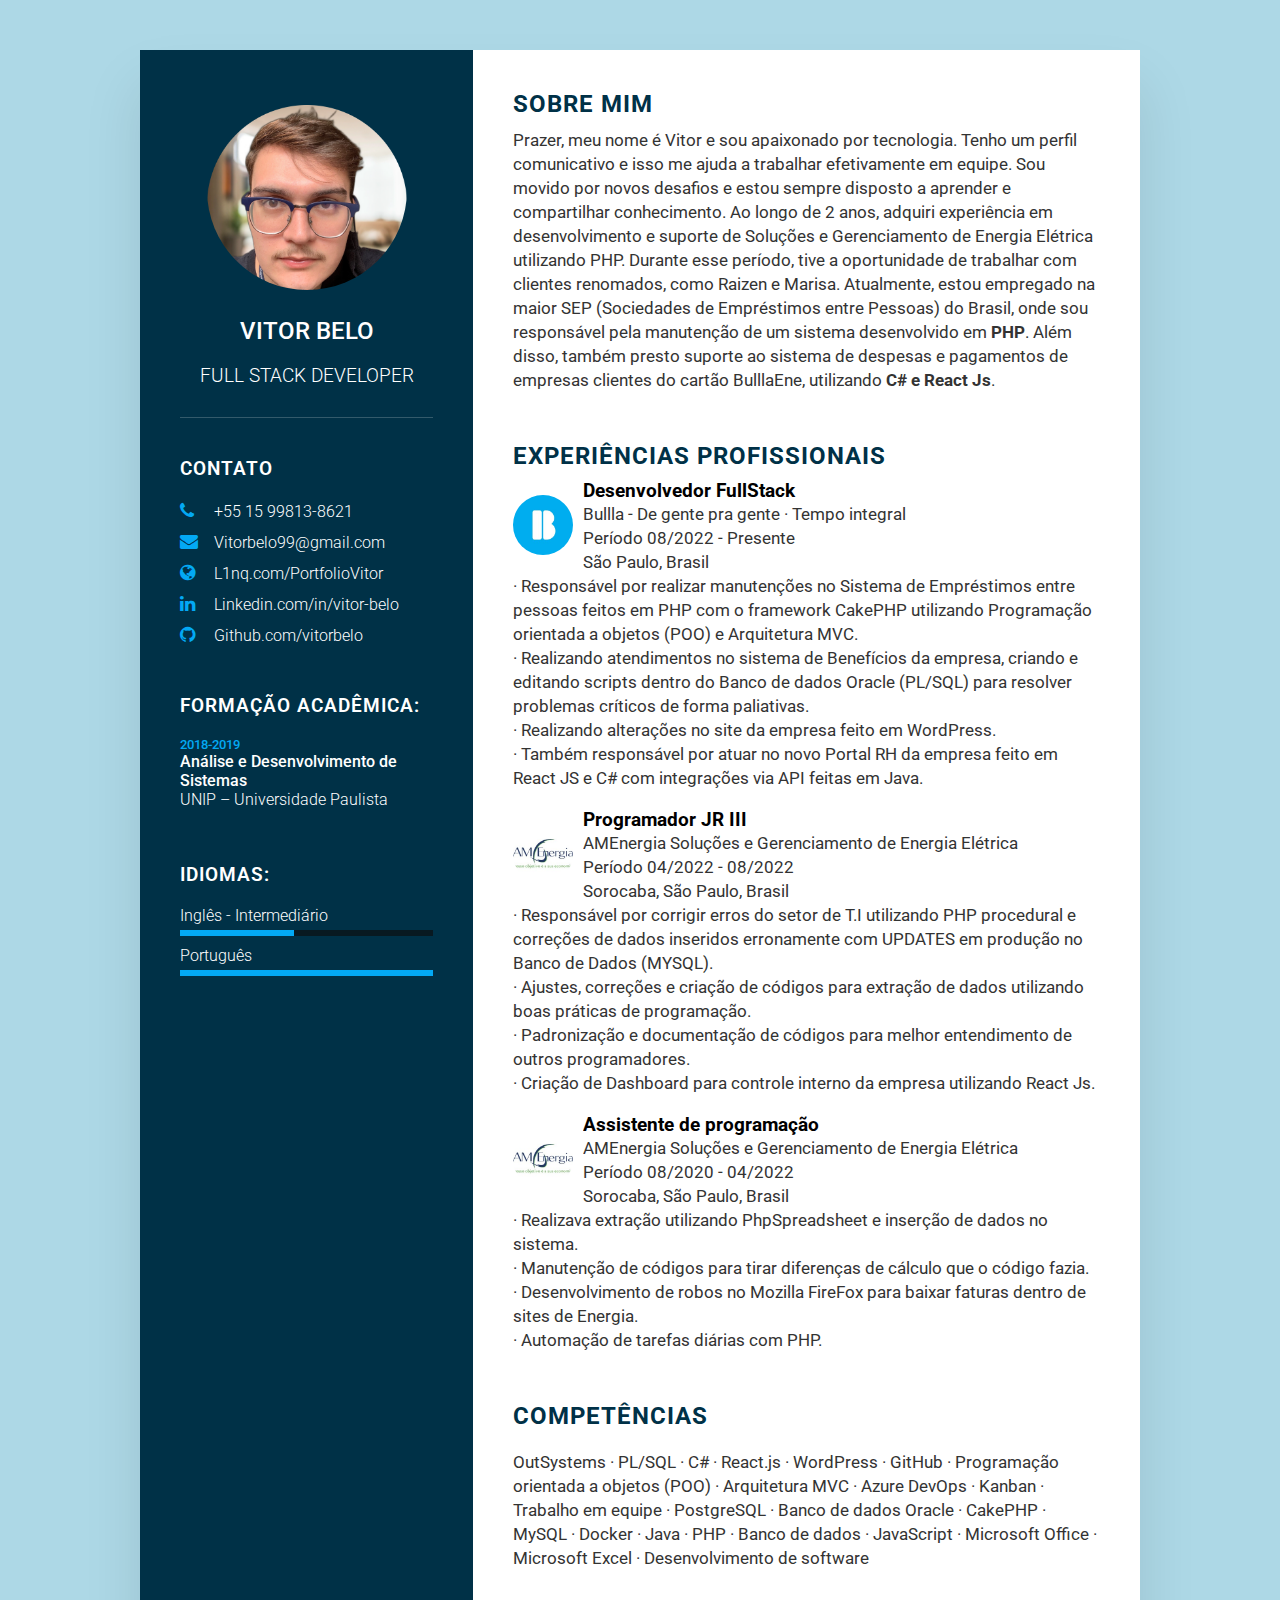
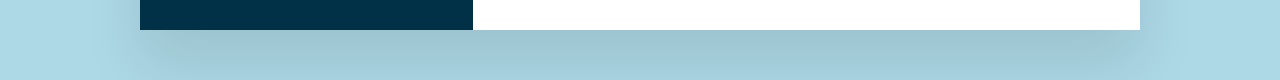
==== commit bae4742f: "novo sobre mim" ====
--- a/index.html
+++ b/index.html
@@ -112,8 +112,16 @@
                 <div class="about">
                     <h2 class="title2">Sobre mim</h2>
                     <p>
-                        Prazer, me chamo Vitor e sou um apaixonado por tecnologia. Cursei Análise e Desenvolvimento de Sistemas na UNIP, e desde lá venho aperfeiçoando minhas 
-                        Skills de desenvolvedor. Sou bem comunicativo o que me ajuda bastante a trabalhar em equipe. Adoro novos desafios e sempre disposto a aprender e compartilhar conhecimento.
+                        <!-- Prazer, me chamo Vitor e sou um apaixonado por tecnologia. Sou bem comunicativo o que me ajuda bastante a trabalhar em equipe. Adoro novos desafios e sempre disposto a aprender e compartilhar conhecimento.
+                        Já trabalhei 2 anos com desenvolvimento e suporte para Soluções e Gerenciamento de Energia Elétrica em <strong>PHP</strong>, que atendia clientes como Raizen, Marisa, entre outros.
+                        Atualmente trabalho na maior SEP (Sociedades de Empréstimos entre Pessoas) do Brasil, dando manutenção no sistema feito em <strong>PHP (POO, MVC)</strong>.
+                        Em paralelo dando suporte para o sistema de despesas e pagamentos de empresas clientes do Bullla (<strong>C#, React Js.</strong>) -->
+                        Prazer, meu nome é Vitor e sou apaixonado por tecnologia. Tenho um perfil comunicativo e isso me ajuda a trabalhar efetivamente em equipe. 
+                        Sou movido por novos desafios e estou sempre disposto a aprender e compartilhar conhecimento. Ao longo de 2 anos, adquiri experiência em 
+                        desenvolvimento e suporte de Soluções e Gerenciamento de Energia Elétrica utilizando PHP. Durante esse período, tive a oportunidade de 
+                        trabalhar com clientes renomados, como Raizen e Marisa. Atualmente, estou empregado na maior SEP (Sociedades de Empréstimos entre Pessoas) do Brasil, 
+                        onde sou responsável pela manutenção de um sistema desenvolvido em <strong>PHP</strong>. Além disso, também presto suporte ao sistema de despesas 
+                        e pagamentos de empresas clientes do cartão BulllaEne, utilizando <strong>C# e React Js</strong>.
                     </p>
                 </div>
                 <div class="about">
